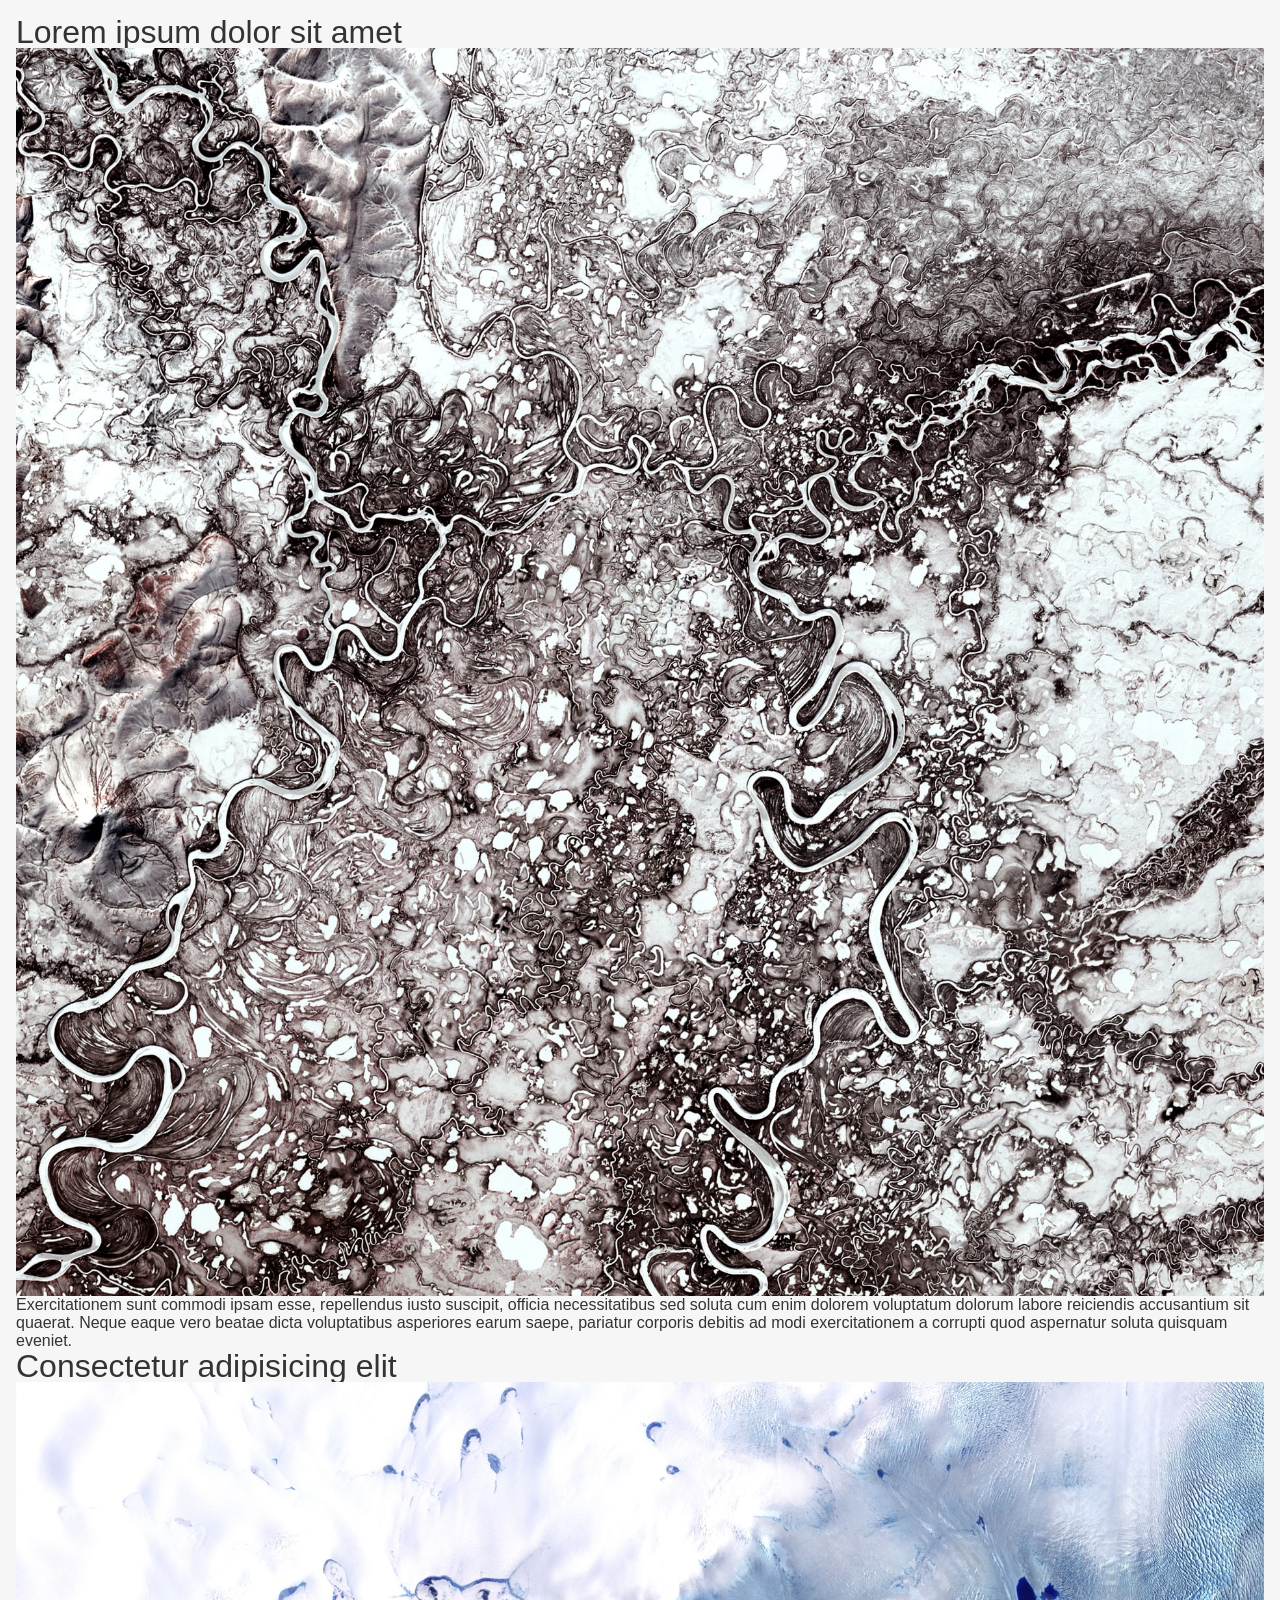
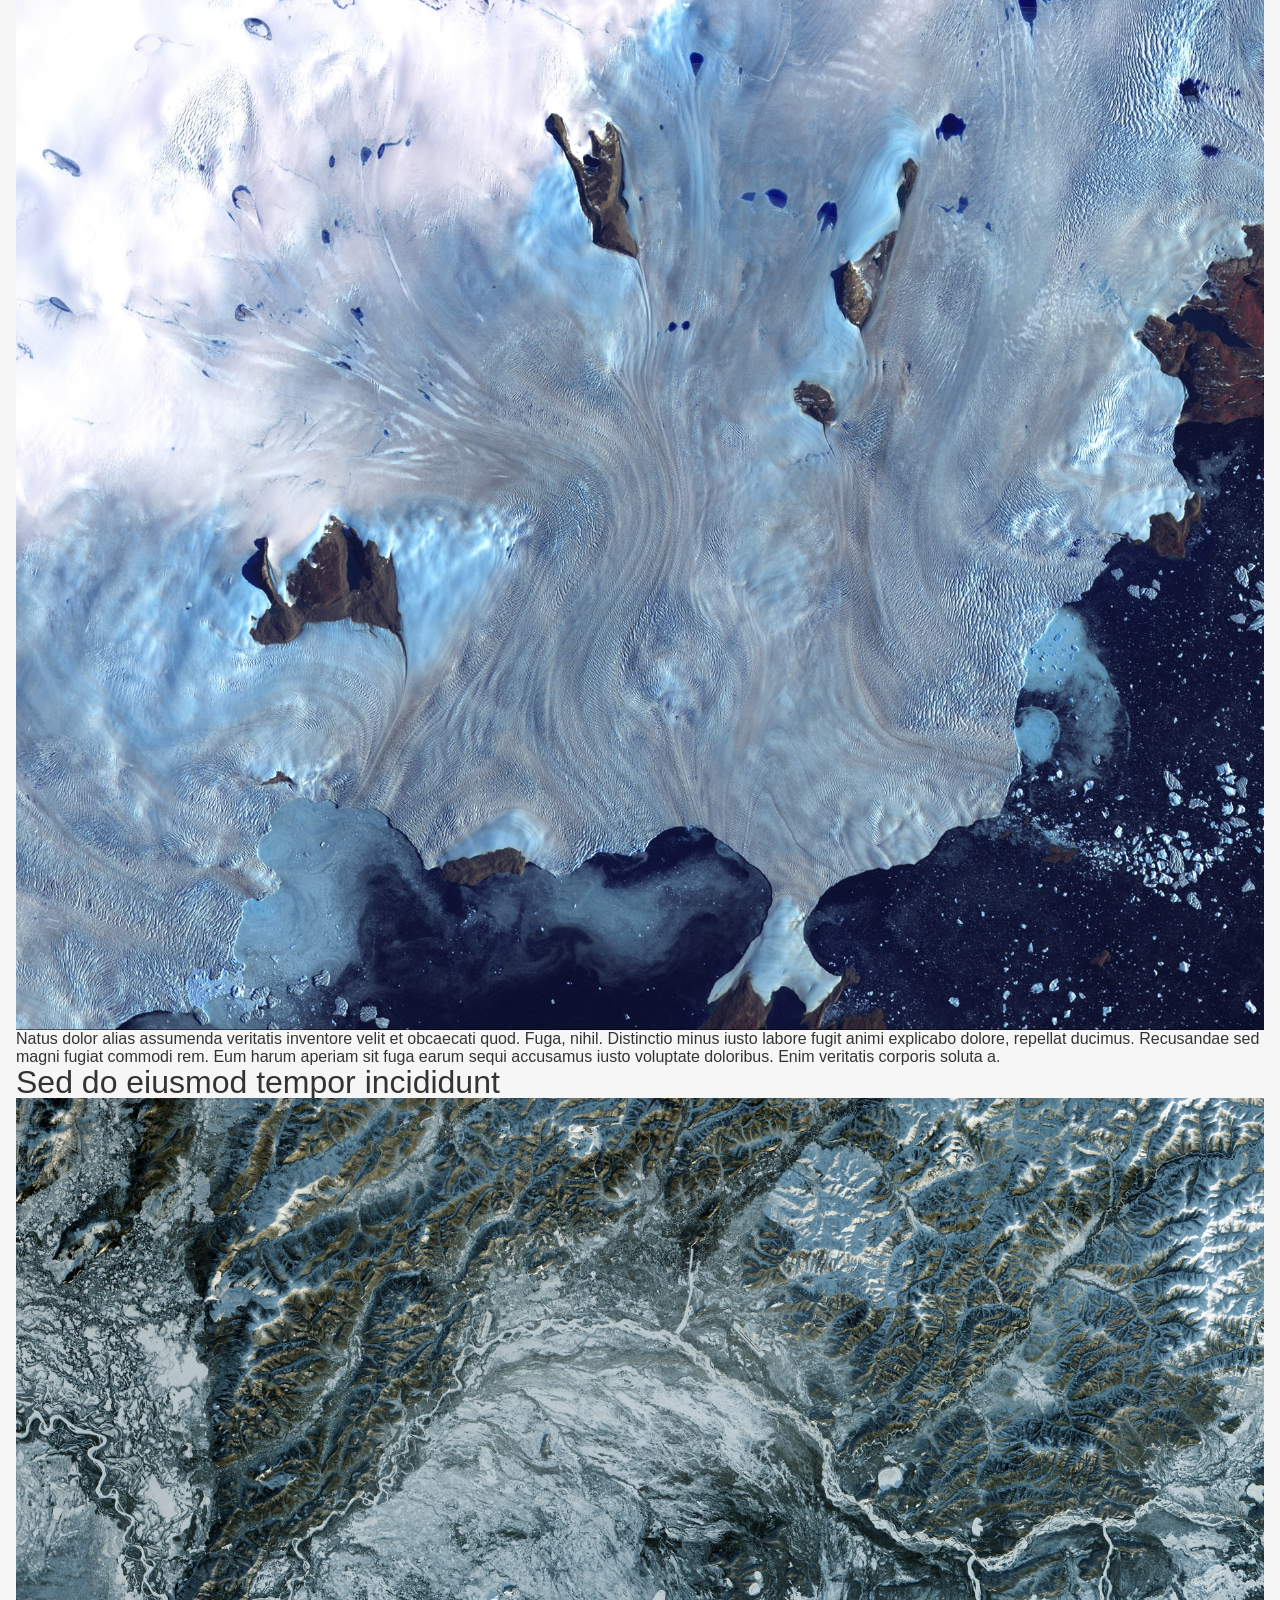
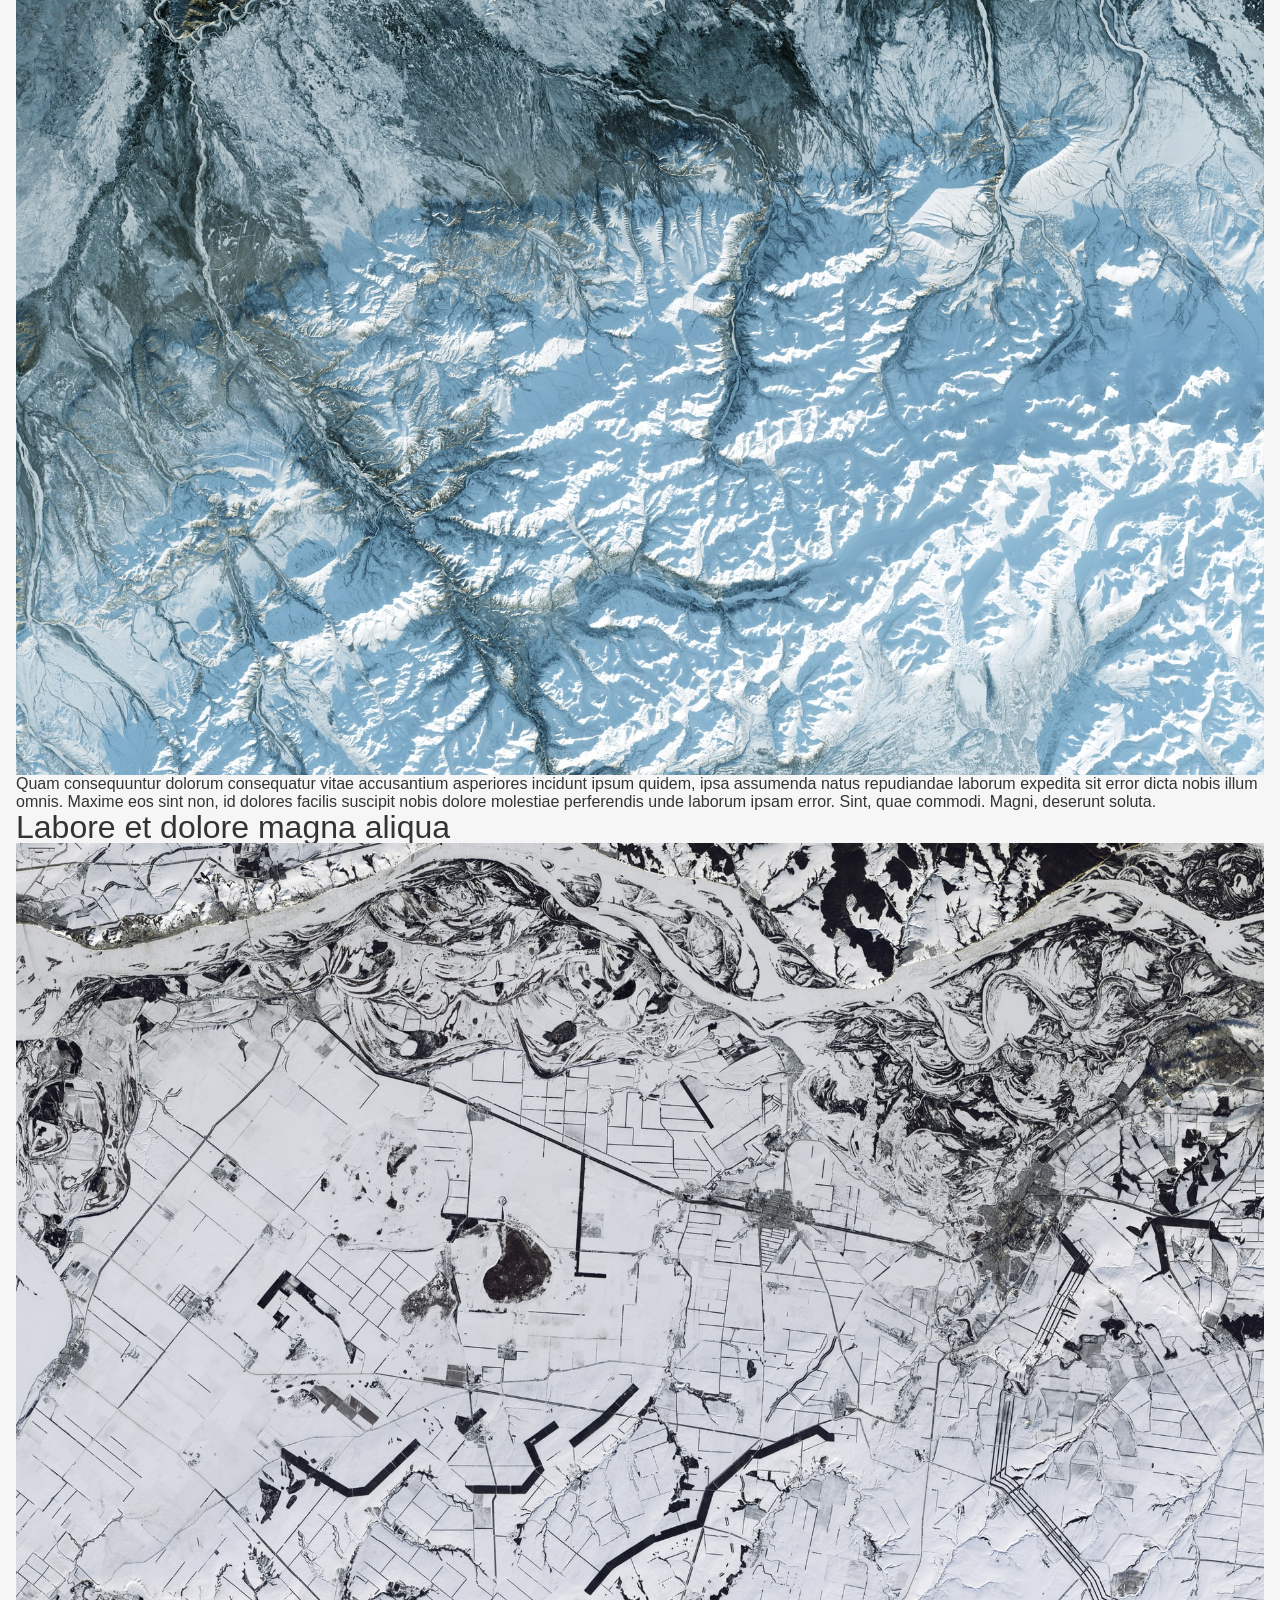
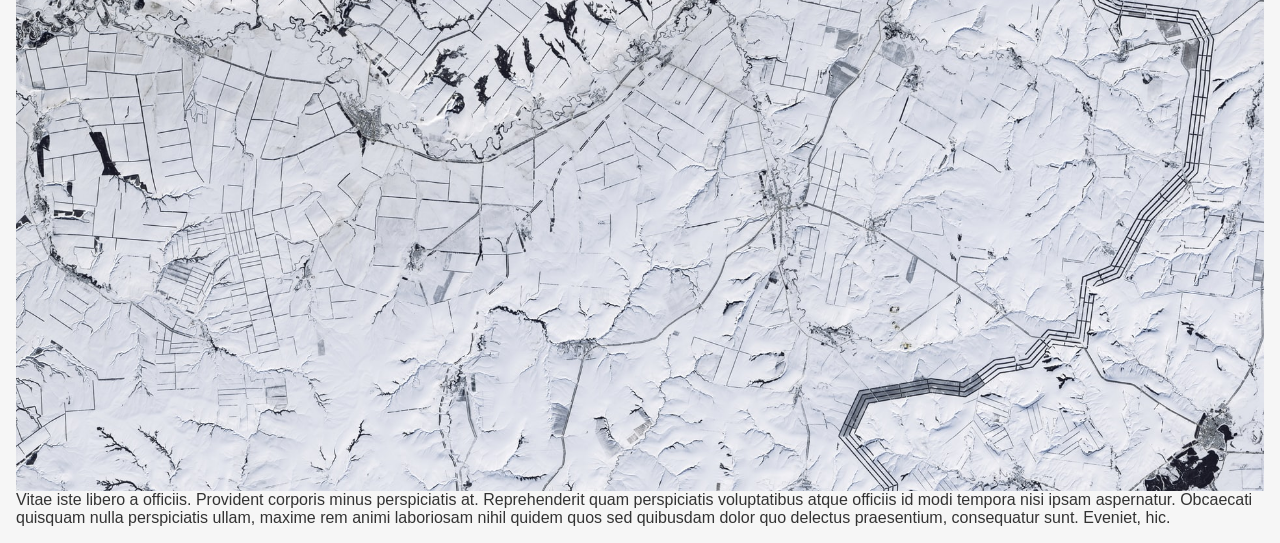
==== layout-01-simple.html.html @ aa8df92f "simple" ====
<!DOCTYPE html>
<html lang="en" dir="ltr">
	<head>
		<meta charset="utf-8">
		<meta name="viewport" content="width=device-width, initial-scale=1.0">
		<title>template / example</title>

		<link rel="stylesheet" href="rsrc/style.css"> <!-- design, thème général -->
		<style media="screen">

			/* Fonction essentielle */

			

				/* moteur essentielle de mise en page de cette variation */
				
				/*
					description du fonctionnement CSS et HTML de cette mise en page.
					options ou paramètres supplémentaires.
					références vers la documentation.
				*/


			/*	-	-	-	-	-	-	-	-	-	-	-	-	-	-		-	-	-	-*/


			/* Style visuel et autres détails */

			

				/* habillage visuel et autres détails accessoires pour cette variation */

		</style>

	</head>
	<body>


			<h3>Lorem ipsum dolor sit amet</h3>
			<img src="rsrc/img1.jpg">
			<p>Exercitationem sunt commodi ipsam esse, repellendus iusto suscipit, officia necessitatibus sed soluta cum enim dolorem voluptatum dolorum labore reiciendis accusantium sit quaerat. Neque eaque vero beatae dicta voluptatibus asperiores earum saepe, pariatur corporis debitis ad modi exercitationem a corrupti quod aspernatur soluta quisquam eveniet.</p>


			<h3>Consectetur adipisicing elit</h3>
			<img src="rsrc/img2.jpg">
			<p>Natus dolor alias assumenda veritatis inventore velit et obcaecati quod. Fuga, nihil. Distinctio minus iusto labore fugit animi explicabo dolore, repellat ducimus. Recusandae sed magni fugiat commodi rem. Eum harum aperiam sit fuga earum sequi accusamus iusto voluptate doloribus. Enim veritatis corporis soluta a.</p>


			<h3>Sed do eiusmod tempor incididunt</h3>
			<img src="rsrc/img3.jpg">
			<p>Quam consequuntur dolorum consequatur vitae accusantium asperiores incidunt ipsum quidem, ipsa assumenda natus repudiandae laborum expedita sit error dicta nobis illum omnis. Maxime eos sint non, id dolores facilis suscipit nobis dolore molestiae perferendis unde laborum ipsam error. Sint, quae commodi. Magni, deserunt soluta.</p>


			<h3>Labore et dolore magna aliqua</h3>
			<img src="rsrc/img4.jpg">
			<p>Vitae iste libero a officiis. Provident corporis minus perspiciatis at. Reprehenderit quam perspiciatis voluptatibus atque officiis id modi tempora nisi ipsam aspernatur. Obcaecati quisquam nulla perspiciatis ullam, maxime rem animi laboriosam nihil quidem quos sed quibusdam dolor quo delectus praesentium, consequatur sunt. Eveniet, hic.</p>


	</body>
</html>
---- rsrc/style.css ----
/*	-	-	-	-	-	-	-	-	-	-	*/
/* Style visuel global pour le projet */


/* Import */
@import url('https://rsms.me/inter/inter.css');




/* Reset */
* { box-sizing: border-box; margin:0; }
img { max-width: 100%; display: block; object-fit: cover; }




/* Typo */

body { font-family: InterVariable, sans-serif; }

h3{
	font-size: 2rem;
	line-height: 100%;
	font-weight: 200;
}




/* Couleur */

html {
	color: #333;
	background-color: #F6F6F6;
}




/* Géometrie & Mise en page */

body{
	padding: 1rem;
}
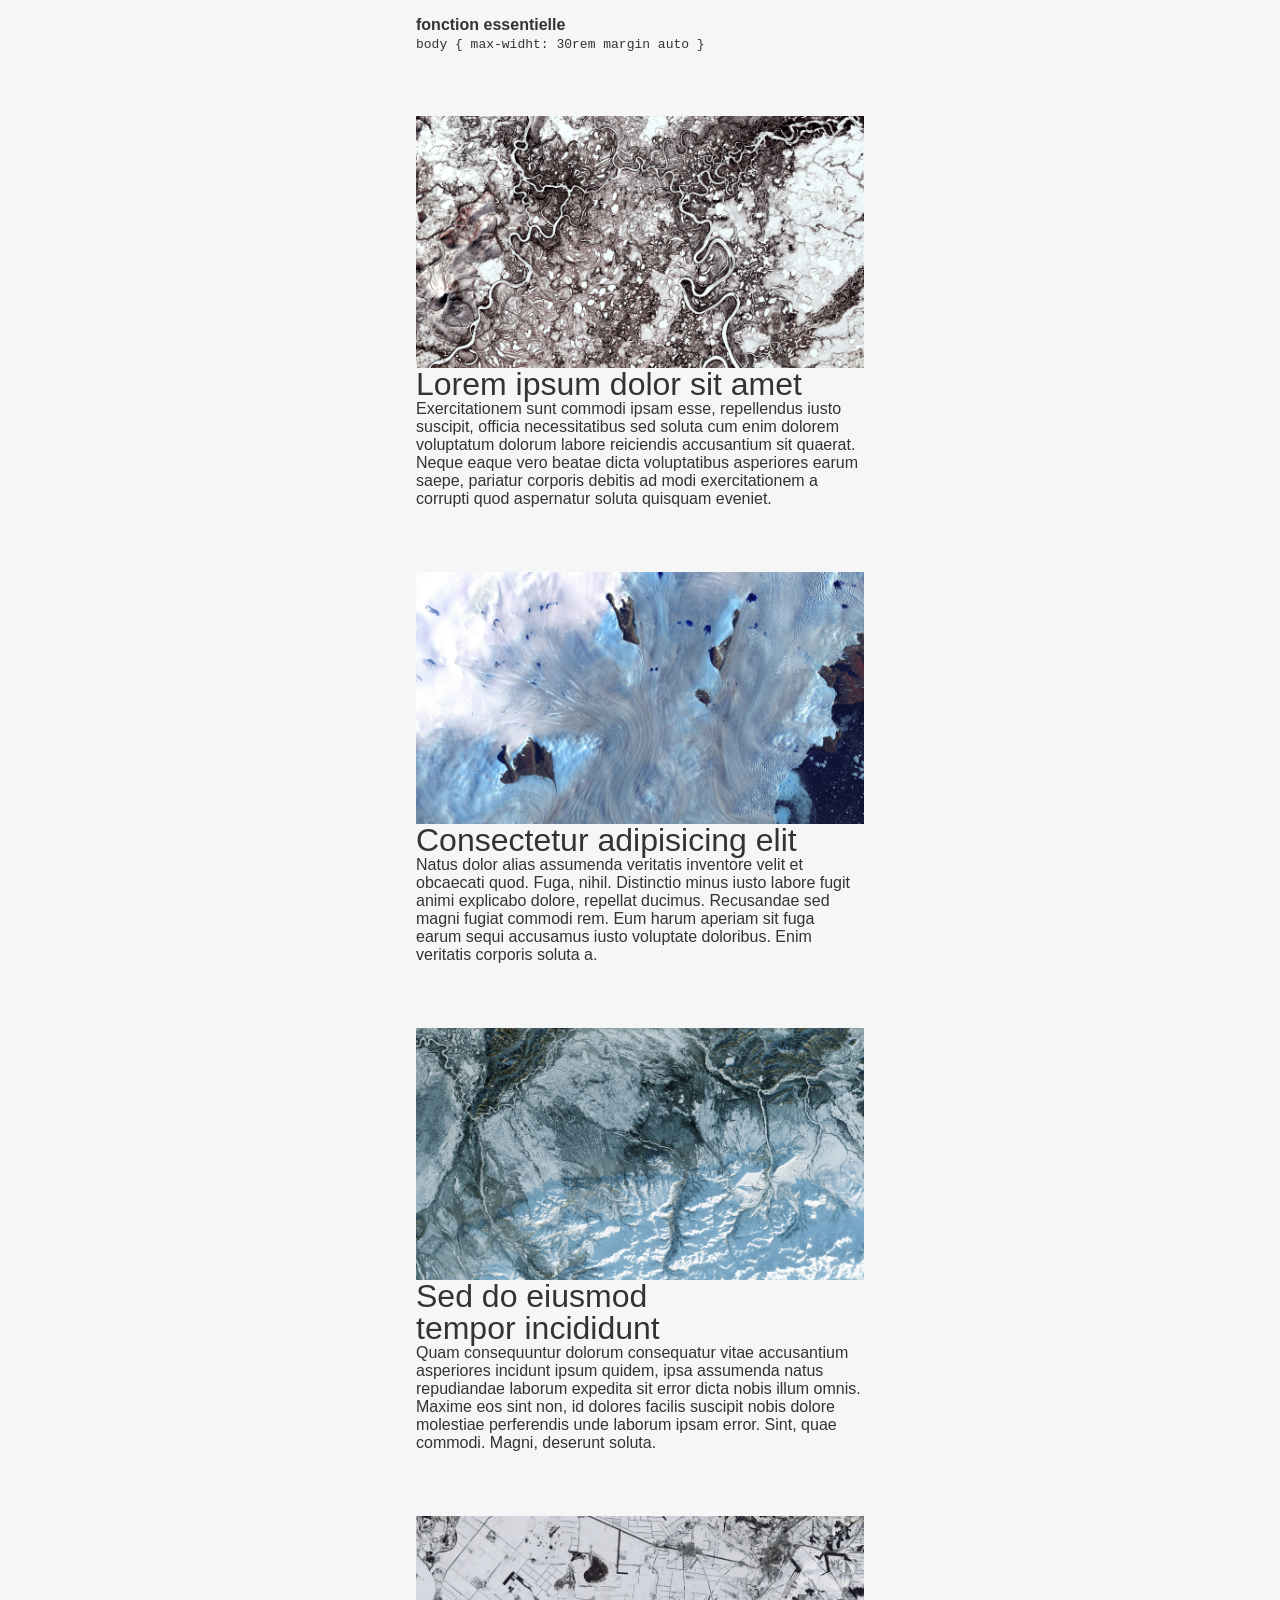
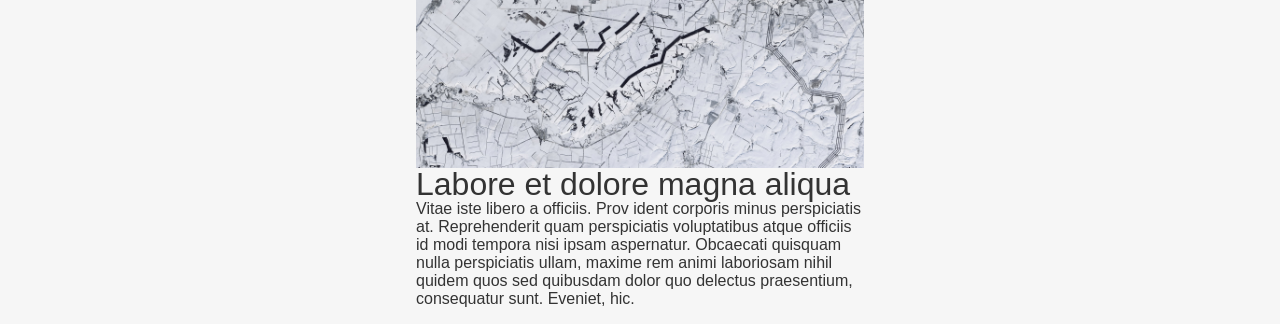
==== commit f332cad7: "tr" ====
--- a/layout-01-simple.html.html
+++ b/layout-01-simple.html.html
@@ -9,6 +9,8 @@
 		<style media="screen">
 
 			/* Fonction essentielle */
+
+			body{ max-width: 30rem; margin: auto;}
 
 			
 
@@ -26,7 +28,13 @@
 
 			/* Style visuel et autres détails */
 
-			
+			img { aspect-ratio: 16/9;}
+
+			img h3 p {margin-bottom: 1rem;}
+
+			img { margin-top: 4rem;}
+
+			h3 {text-wrap: balance;}
 
 				/* habillage visuel et autres détails accessoires pour cette variation */
 
@@ -35,25 +43,29 @@
 	</head>
 	<body>
 
+		<div>
+			<h4>fonction essentielle</h4>
+			<code>body { max-widht: 30rem margin auto }</code>
+		</div>
 
+			<img src="rsrc/img1.jpg">
 			<h3>Lorem ipsum dolor sit amet</h3>
-			<img src="rsrc/img1.jpg">
 			<p>Exercitationem sunt commodi ipsam esse, repellendus iusto suscipit, officia necessitatibus sed soluta cum enim dolorem voluptatum dolorum labore reiciendis accusantium sit quaerat. Neque eaque vero beatae dicta voluptatibus asperiores earum saepe, pariatur corporis debitis ad modi exercitationem a corrupti quod aspernatur soluta quisquam eveniet.</p>
 
+			<img src="rsrc/img2.jpg">
+			<h3>Consectetur adipisicing elit</h3>
 
-			<h3>Consectetur adipisicing elit</h3>
-			<img src="rsrc/img2.jpg">
 			<p>Natus dolor alias assumenda veritatis inventore velit et obcaecati quod. Fuga, nihil. Distinctio minus iusto labore fugit animi explicabo dolore, repellat ducimus. Recusandae sed magni fugiat commodi rem. Eum harum aperiam sit fuga earum sequi accusamus iusto voluptate doloribus. Enim veritatis corporis soluta a.</p>
 
+			<img src="rsrc/img3.jpg">
+			<h3>Sed do eiusmod tempor incididunt</h3>
 
-			<h3>Sed do eiusmod tempor incididunt</h3>
-			<img src="rsrc/img3.jpg">
 			<p>Quam consequuntur dolorum consequatur vitae accusantium asperiores incidunt ipsum quidem, ipsa assumenda natus repudiandae laborum expedita sit error dicta nobis illum omnis. Maxime eos sint non, id dolores facilis suscipit nobis dolore molestiae perferendis unde laborum ipsam error. Sint, quae commodi. Magni, deserunt soluta.</p>
 
+			<img src="rsrc/img4.jpg">
+			<h3>Labore et dolore magna aliqua</h3>
 
-			<h3>Labore et dolore magna aliqua</h3>
-			<img src="rsrc/img4.jpg">
-			<p>Vitae iste libero a officiis. Provident corporis minus perspiciatis at. Reprehenderit quam perspiciatis voluptatibus atque officiis id modi tempora nisi ipsam aspernatur. Obcaecati quisquam nulla perspiciatis ullam, maxime rem animi laboriosam nihil quidem quos sed quibusdam dolor quo delectus praesentium, consequatur sunt. Eveniet, hic.</p>
+			<p>Vitae iste libero a officiis. Prov	ident corporis minus perspiciatis at. Reprehenderit quam perspiciatis voluptatibus atque officiis id modi tempora nisi ipsam aspernatur. Obcaecati quisquam nulla perspiciatis ullam, maxime rem animi laboriosam nihil quidem quos sed quibusdam dolor quo delectus praesentium, consequatur sunt. Eveniet, hic.</p>
 
 
 	</body>
